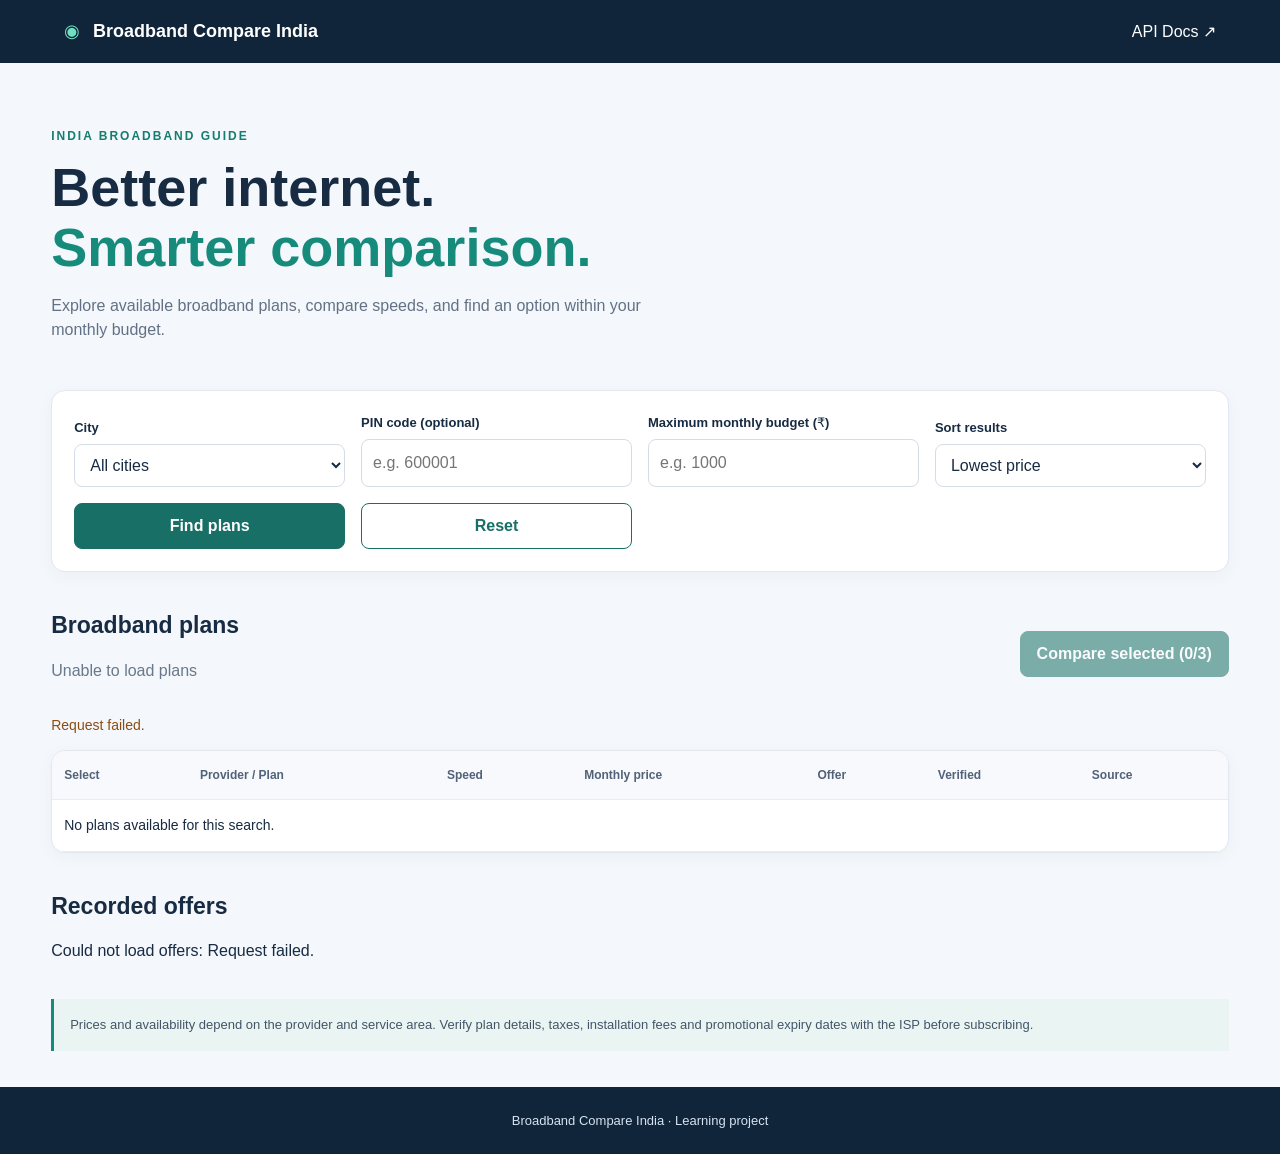
==== templates/index.html @ 28ce15e0 "Stage 4: build broadband comparison website" ====
<!DOCTYPE html>
<html lang="en">
<head>
    <meta charset="UTF-8">
    <meta name="viewport" content="width=device-width, initial-scale=1.0">
    <title>{{ title }}</title>
    <link rel="stylesheet" href="/static/style.css">
</head>
<body>
<header class="topbar">
    <div class="brand"><span>◉</span> Broadband Compare India</div>
    <a href="/docs" target="_blank">API Docs ↗</a>
</header>

<main class="container">
    <section class="hero">
        <p class="eyebrow">INDIA BROADBAND GUIDE</p>
        <h1>Better internet.<br><span>Smarter comparison.</span></h1>
        <p>Explore available broadband plans, compare speeds,
           and find an option within your monthly budget.</p>
    </section>

    <section class="filters panel">
        <div class="field">
            <label for="city">City</label>
            <select id="city">
                <option value="">All cities</option>
                <option>Chennai</option>
                <option>Coimbatore</option>
                <option>Bengaluru</option>
                <option>Hyderabad</option>
            </select>
        </div>

        <div class="field">
            <label for="pincode">PIN code (optional)</label>
            <input id="pincode" type="text" inputmode="numeric"
                   maxlength="6" placeholder="e.g. 600001">
        </div>

        <div class="field">
            <label for="budget">Maximum monthly budget (₹)</label>
            <input id="budget" type="number" min="1"
                   placeholder="e.g. 1000">
        </div>

        <div class="field">
            <label for="sort">Sort results</label>
            <select id="sort">
                <option value="price">Lowest price</option>
                <option value="speed">Highest speed</option>
            </select>
        </div>

        <button id="searchBtn" type="button">Find plans</button>
        <button id="resetBtn" class="secondary" type="button">Reset</button>
    </section>

    <section class="results-section">
        <div class="section-heading">
            <div>
                <h2>Broadband plans</h2>
                <p id="resultCount" class="muted">Loading plans...</p>
            </div>
            <button id="compareBtn" type="button" disabled>
                Compare selected (0/3)
            </button>
        </div>

        <p id="status" class="status" role="status" aria-live="polite"></p>

        <div class="table-wrap panel">
            <table>
                <thead>
                    <tr>
                        <th>Select</th>
                        <th>Provider / Plan</th>
                        <th>Speed</th>
                        <th>Monthly price</th>
                        <th>Offer</th>
                        <th>Verified</th>
                        <th>Source</th>
                    </tr>
                </thead>
                <tbody id="plansBody">
                    <tr><td colspan="7">Loading...</td></tr>
                </tbody>
            </table>
        </div>
    </section>

    <section id="comparison" class="panel comparison" hidden>
        <div class="section-heading">
            <h2>Side-by-side comparison</h2>
            <button id="clearCompare" class="secondary" type="button">
                Clear selection
            </button>
        </div>
        <div id="comparisonContent" class="comparison-grid"></div>
    </section>

    <section class="results-section">
        <div class="section-heading">
            <h2>Recorded offers</h2>
        </div>
        <div id="offersList" class="offers-grid">
            <p class="muted">Loading offers...</p>
        </div>
    </section>

    <p class="disclaimer">
        Prices and availability depend on the provider and service area.
        Verify plan details, taxes, installation fees and promotional
        expiry dates with the ISP before subscribing.
    </p>
</main>

<footer>
    Broadband Compare India · Learning project
</footer>

<script>
const plansBody = document.getElementById("plansBody");
const resultCount = document.getElementById("resultCount");
const statusBox = document.getElementById("status");
const compareBtn = document.getElementById("compareBtn");
const comparison = document.getElementById("comparison");
const comparisonContent = document.getElementById("comparisonContent");
const offersList = document.getElementById("offersList");

let currentPlans = [];
let selectedIds = new Set();

function money(value) {
    if (value === null || value === undefined || value === "") {
        return "Not published";
    }
    return "₹" + Number(value).toLocaleString("en-IN", {
        maximumFractionDigits: 2
    });
}

function dateText(value) {
    if (!value) return "Unknown";
    const date = new Date(value);
    if (Number.isNaN(date.getTime())) return "Unknown";
    return date.toLocaleString("en-IN");
}

function safeText(value) {
    return value === null || value === undefined || value === ""
        ? "Not published" : String(value);
}

async function fetchJSON(url) {
    const response = await fetch(url);
    if (!response.ok) {
        const error = await response.json().catch(() => ({}));
        throw new Error(error.detail || "Request failed.");
    }
    return response.json();
}

function buildPlansURL() {
    const params = new URLSearchParams();
    const city = document.getElementById("city").value;
    const pincode = document.getElementById("pincode").value.trim();
    const budget = document.getElementById("budget").value;

    if (city) params.set("city", city);
    if (pincode) params.set("pincode", pincode);
    if (budget) params.set("max_price", budget);

    return "/plans?" + params.toString();
}

async function loadPlans() {
    statusBox.textContent = "";
    plansBody.innerHTML = "<tr><td colspan='7'>Loading...</td></tr>";

    try {
        const data = await fetchJSON(buildPlansURL());
        currentPlans = data.plans || [];

        const sort = document.getElementById("sort").value;
        currentPlans.sort((a, b) => {
            if (sort === "speed") {
                return (b.speed_mbps ?? -1) - (a.speed_mbps ?? -1);
            }
            return (a.price ?? Infinity) - (b.price ?? Infinity);
        });

        const validIds = new Set(currentPlans.map(p => String(p.id)));
        selectedIds = new Set(
            [...selectedIds].filter(id => validIds.has(id))
        );

        renderPlans();
        renderComparison();
        resultCount.textContent = `${currentPlans.length} plan(s) found`;

        if (!currentPlans.length) {
            statusBox.textContent =
                "No matching verified plans are stored for these filters yet.";
        }
    } catch (error) {
        currentPlans = [];
        renderPlans();
        resultCount.textContent = "Unable to load plans";
        statusBox.textContent = error.message;
    }
}

function renderPlans() {
    if (!currentPlans.length) {
        plansBody.innerHTML =
            "<tr><td colspan='7'>No plans available for this search.</td></tr>";
        updateCompareButton();
        return;
    }

    plansBody.replaceChildren();

    for (const plan of currentPlans) {
        const tr = document.createElement("tr");

        const selectCell = document.createElement("td");
        const checkbox = document.createElement("input");
        checkbox.type = "checkbox";
        checkbox.checked = selectedIds.has(String(plan.id));
        checkbox.setAttribute("aria-label", "Select " + safeText(plan.plan_name));
        checkbox.addEventListener("change", () => {
            const id = String(plan.id);

            if (checkbox.checked && selectedIds.size >= 3) {
                checkbox.checked = false;
                statusBox.textContent = "You can compare up to three plans.";
                return;
            }

            if (checkbox.checked) selectedIds.add(id);
            else selectedIds.delete(id);

            renderComparison();
            updateCompareButton();
        });
        selectCell.append(checkbox);

        const providerCell = document.createElement("td");
        const provider = document.createElement("strong");
        provider.textContent = safeText(plan.provider);
        const name = document.createElement("div");
        name.className = "muted small";
        name.textContent = safeText(plan.plan_name);
        providerCell.append(provider, name);

        const speedCell = document.createElement("td");
        speedCell.textContent = plan.speed_mbps
            ? `${plan.speed_mbps} Mbps` : "Not published";

        const priceCell = document.createElement("td");
        priceCell.textContent = money(plan.price);

        const offerCell = document.createElement("td");
        offerCell.textContent = safeText(plan.offer);
        if (plan.offer_price !== null && plan.offer_price !== undefined) {
            offerCell.append(document.createElement("br"));
            const promo = document.createElement("strong");
            promo.textContent = "Offer: " + money(plan.offer_price);
            offerCell.append(promo);
        }
        if (plan.offer_expiry) {
            offerCell.append(document.createElement("br"));
            offerCell.append(
                document.createTextNode("Expires: " + safeText(plan.offer_expiry))
            );
        }

        const updatedCell = document.createElement("td");
        updatedCell.textContent = dateText(plan.last_updated);

        const sourceCell = document.createElement("td");
        const link = document.createElement("a");
        link.href = plan.source_url;
        link.target = "_blank";
        link.rel = "noopener noreferrer";
        link.textContent = "Visit ISP ↗";
        sourceCell.append(link);

        tr.append(
            selectCell, providerCell, speedCell, priceCell,
            offerCell, updatedCell, sourceCell
        );
        plansBody.append(tr);
    }

    updateCompareButton();
}

function updateCompareButton() {
    compareBtn.textContent = `Compare selected (${selectedIds.size}/3)`;
    compareBtn.disabled = selectedIds.size < 2;
}

function renderComparison() {
    const chosen = currentPlans.filter(
        plan => selectedIds.has(String(plan.id))
    );

    comparison.hidden = chosen.length < 2;
    comparisonContent.replaceChildren();

    for (const plan of chosen) {
        const card = document.createElement("article");
        card.className = "compare-card";

        const title = document.createElement("h3");
        title.textContent = safeText(plan.provider);
        const name = document.createElement("p");
        name.textContent = safeText(plan.plan_name);
        const speed = document.createElement("p");
        speed.textContent = "Speed: " +
            (plan.speed_mbps ? `${plan.speed_mbps} Mbps` : "Not published");
        const price = document.createElement("p");
        price.textContent = "Regular price: " + money(plan.price);
        const offer = document.createElement("p");
        offer.textContent = "Offer price: " + money(plan.offer_price);

        card.append(title, name, speed, price, offer);
        comparisonContent.append(card);
    }
}

async function loadOffers() {
    const city = document.getElementById("city").value;
    const params = new URLSearchParams();
    if (city) params.set("city", city);

    try {
        const data = await fetchJSON("/offers?" + params.toString());
        offersList.replaceChildren();

        if (!data.offers.length) {
            offersList.textContent = "No recorded offers for this region.";
            return;
        }

        for (const plan of data.offers) {
            const card = document.createElement("article");
            card.className = "offer-card";

            const heading = document.createElement("h3");
            heading.textContent = safeText(plan.provider);
            const description = document.createElement("p");
            description.textContent = safeText(plan.offer);
            const price = document.createElement("p");
            price.textContent = "Regular price: " + money(plan.price);
            const updated = document.createElement("p");
            updated.className = "muted small";
            updated.textContent = "Verified: " + dateText(plan.last_updated);

            card.append(heading, description, price, updated);
            offersList.append(card);
        }
    } catch (error) {
        offersList.textContent = "Could not load offers: " + error.message;
    }
}

document.getElementById("searchBtn").addEventListener("click", () => {
    const pincode = document.getElementById("pincode").value.trim();

    if (pincode && !/^\d{6}$/.test(pincode)) {
        statusBox.textContent = "Enter a valid six-digit PIN code.";
        return;
    }

    loadPlans();
    loadOffers();
});

document.getElementById("resetBtn").addEventListener("click", () => {
    document.getElementById("city").value = "";
    document.getElementById("pincode").value = "";
    document.getElementById("budget").value = "";
    document.getElementById("sort").value = "price";
    selectedIds.clear();
    loadPlans();
    loadOffers();
});

document.getElementById("sort").addEventListener("change", loadPlans);
compareBtn.addEventListener("click", () => {
    comparison.hidden = false;
    comparison.scrollIntoView({ behavior: "smooth", block: "start" });
});
document.getElementById("clearCompare").addEventListener("click", () => {
    selectedIds.clear();
    renderPlans();
    renderComparison();
});

loadPlans();
loadOffers();
</script>
</body>
</html>
---- static/style.css ----
:root {
    font-family: Arial, Helvetica, sans-serif;
    color: #172b42;
    background: #f4f7fb;
    font-synthesis: none;
}

* {
    box-sizing: border-box;
}

body {
    margin: 0;
    line-height: 1.5;
}

.topbar {
    display: flex;
    align-items: center;
    justify-content: space-between;
    gap: 16px;
    padding: 18px max(5%, calc((100% - 1200px) / 2));
    background: #10243a;
    color: white;
}

.brand {
    font-size: 18px;
    font-weight: 700;
}

.brand span {
    margin-right: 8px;
    color: #70dfc0;
}

.topbar a {
    color: white;
    text-decoration: none;
}

.container {
    width: min(1200px, 92%);
    margin: 0 auto;
}

.hero {
    padding: 52px 0 32px;
}

.eyebrow {
    color: #147d70;
    font-size: 12px;
    font-weight: 700;
    letter-spacing: 2px;
}

.hero h1 {
    margin: 8px 0 12px;
    font-size: clamp(32px, 5vw, 54px);
    line-height: 1.12;
}

.hero h1 span {
    color: #168b7b;
}

.hero > p:last-child {
    max-width: 600px;
    color: #627185;
}

.panel {
    padding: 22px;
    background: white;
    border: 1px solid #e2e8f0;
    border-radius: 14px;
    box-shadow: 0 4px 18px rgba(20, 40, 70, 0.04);
}

.filters {
    display: grid;
    grid-template-columns: repeat(4, minmax(0, 1fr));
    gap: 16px;
    align-items: end;
}

.field {
    display: flex;
    flex-direction: column;
    gap: 7px;
}

.field label {
    font-size: 13px;
    font-weight: 700;
}

input,
select,
button {
    font: inherit;
}

.field input,
.field select {
    width: 100%;
    min-width: 0;
    padding: 11px;
    border: 1px solid #d4dce7;
    border-radius: 8px;
    background: white;
    color: #172b42;
}

button {
    min-height: 42px;
    padding: 10px 16px;
    border: 1px solid #176f66;
    border-radius: 8px;
    background: #176f66;
    color: white;
    cursor: pointer;
    font-weight: 700;
}

button:hover {
    background: #10584f;
}

button:disabled {
    cursor: not-allowed;
    opacity: 0.55;
}

button.secondary {
    background: white;
    color: #176f66;
}

.results-section {
    margin-top: 36px;
}

.section-heading {
    display: flex;
    align-items: center;
    justify-content: space-between;
    gap: 16px;
    margin-bottom: 16px;
}

.section-heading h2 {
    margin: 0;
    font-size: 23px;
}

.muted {
    color: #69788b;
}

.small {
    font-size: 12px;
}

.status {
    color: #8b4d13;
    font-size: 14px;
}

.table-wrap {
    overflow-x: auto;
    padding: 0;
}

table {
    width: 100%;
    border-collapse: collapse;
    text-align: left;
    font-size: 14px;
}

th,
td {
    padding: 15px 12px;
    border-bottom: 1px solid #e8edf3;
    vertical-align: top;
}

th {
    background: #f7f9fc;
    color: #526278;
    font-size: 12px;
    white-space: nowrap;
}

tbody tr:hover {
    background: #f9fbfd;
}

td a {
    color: #087b70;
    font-weight: 700;
    white-space: nowrap;
}

td input[type="checkbox"] {
    width: 17px;
    height: 17px;
    accent-color: #176f66;
}

.comparison {
    margin-top: 24px;
}

.comparison-grid,
.offers-grid {
    display: grid;
    grid-template-columns: repeat(3, minmax(0, 1fr));
    gap: 16px;
}

.compare-card,
.offer-card {
    padding: 18px;
    border: 1px solid #e2e8f0;
    border-radius: 10px;
    overflow-wrap: anywhere;
}

.compare-card h3,
.offer-card h3 {
    margin-top: 0;
}

.disclaimer {
    margin: 36px 0;
    padding: 16px;
    border-left: 3px solid #168b7b;
    background: #eaf5f3;
    color: #425568;
    font-size: 13px;
}

footer {
    padding: 24px;
    background: #10243a;
    color: #d5e3f0;
    text-align: center;
    font-size: 13px;
}

@media (max-width: 900px) {
    .filters {
        grid-template-columns: repeat(2, minmax(0, 1fr));
    }

    .comparison-grid,
    .offers-grid {
        grid-template-columns: repeat(2, minmax(0, 1fr));
    }
}

@media (max-width: 560px) {
    .topbar {
        align-items: flex-start;
        flex-direction: column;
    }

    .hero {
        padding-top: 32px;
    }

    .filters {
        grid-template-columns: 1fr;
        padding: 16px;
    }

    .section-heading {
        align-items: flex-start;
        flex-direction: column;
    }

    .comparison-grid,
    .offers-grid {
        grid-template-columns: 1fr;
    }

    .panel {
        padding: 16px;
    }

    .table-wrap {
        padding: 0;
    }
}
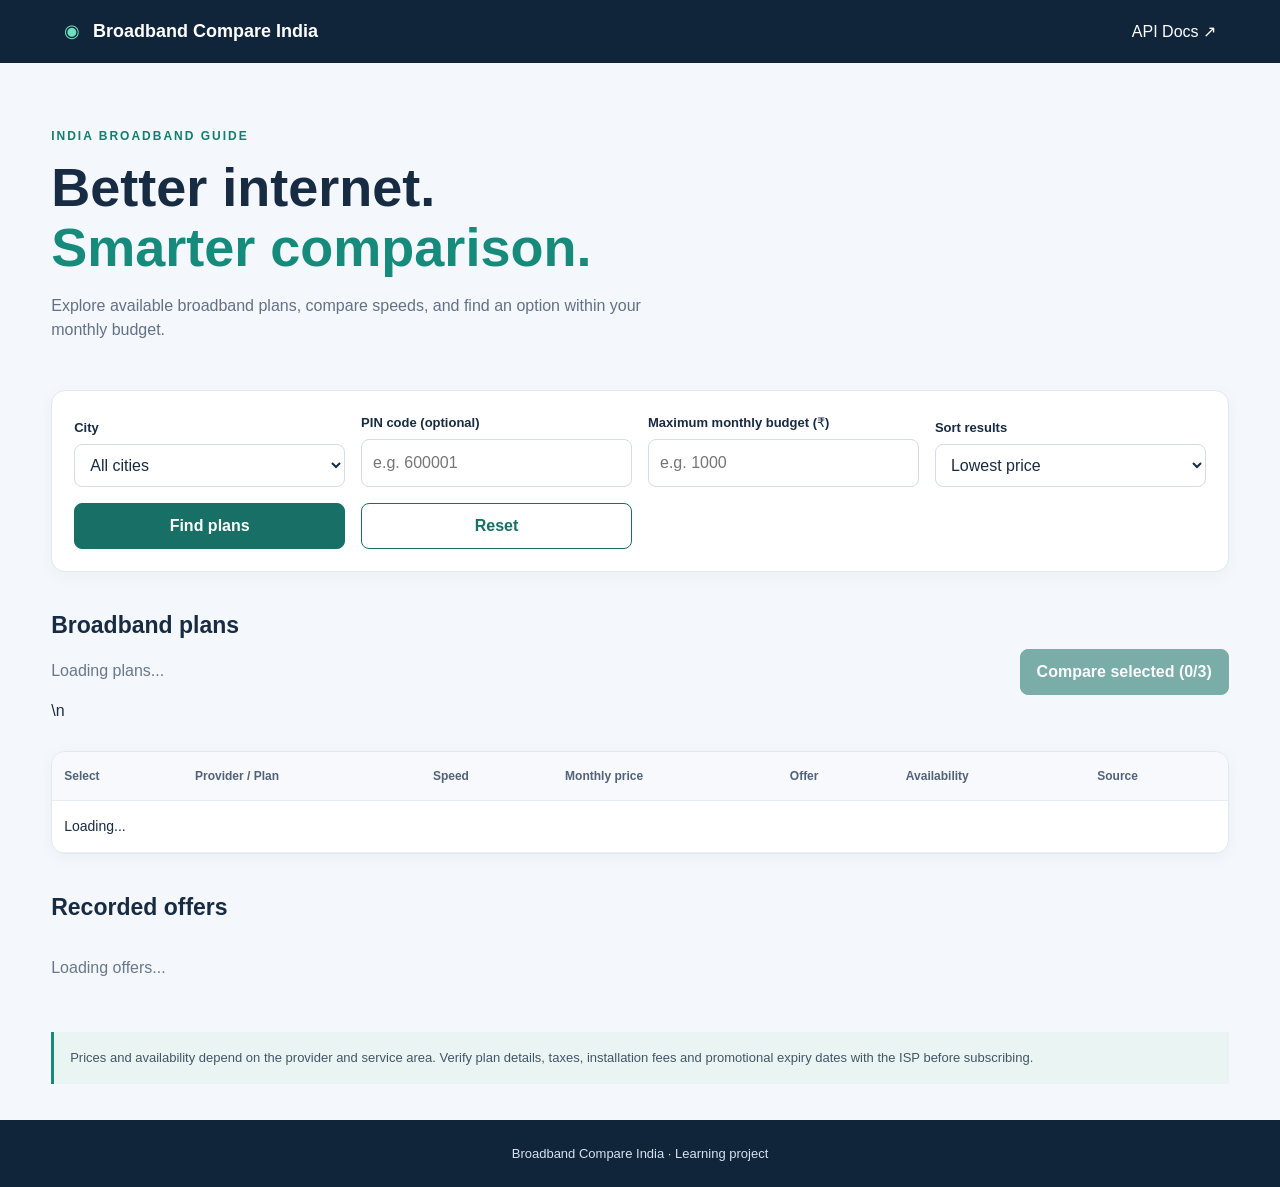
==== commit 8487a8fb: "Stage 20: separate nationwide catalogue from verified regional plans" ====
--- a/templates/index.html
+++ b/templates/index.html
@@ -61,7 +61,7 @@
         <div class="section-heading">
             <div>
                 <h2>Broadband plans</h2>
-                <p id="resultCount" class="muted">Loading plans...</p>
+                <p id="resultCount" class="muted">Loading plans...</p>\n                <p id="catalogueNote" class="muted small"></p>
             </div>
             <button id="compareBtn" type="button" disabled>
                 Compare selected (0/3)
@@ -79,7 +79,7 @@
                         <th>Speed</th>
                         <th>Monthly price</th>
                         <th>Offer</th>
-                        <th>Verified</th>
+                        <th>Availability</th>
                         <th>Source</th>
                     </tr>
                 </thead>
@@ -127,7 +127,7 @@
 const compareBtn = document.getElementById("compareBtn");
 const comparison = document.getElementById("comparison");
 const comparisonContent = document.getElementById("comparisonContent");
-const offersList = document.getElementById("offersList");
+const offersList = document.getElementById("offersList");\nconst catalogueNote = document.getElementById("catalogueNote");
 
 let currentPlans = [];
 let selectedIds = new Set();
@@ -181,7 +181,7 @@
 
     try {
         const data = await fetchJSON(buildPlansURL());
-        currentPlans = data.plans || [];
+        currentPlans = data.plans || [];\n        catalogueNote.textContent = data.availability_note || "";
 
         const sort = document.getElementById("sort").value;
         currentPlans.sort((a, b) => {
@@ -201,9 +201,18 @@
         resultCount.textContent = `${currentPlans.length} plan(s) found`;
 
         if (!currentPlans.length) {
-            statusBox.textContent =
-                "No matching verified plans are stored for these filters yet.";
-        }
+    const city = document.getElementById("city").value;
+    const pincode = document.getElementById("pincode").value.trim();
+
+    if (city || pincode) {
+        statusBox.textContent =
+            "No plans match this region. Regional availability may not " +
+            "have been verified yet. Try another region or clear the filters.";
+    } else {
+        statusBox.textContent =
+            "No plans are currently stored. Check the scraper and database.";
+    }
+}
     } catch (error) {
         currentPlans = [];
         renderPlans();
@@ -278,7 +287,24 @@
         }
 
         const updatedCell = document.createElement("td");
-        updatedCell.textContent = dateText(plan.last_updated);
+        const availability = document.createElement("strong");
+        availability.textContent = Number(plan.availability_verified) === 1
+            ? "Verified for region"
+            : "Regional availability unverified";
+        updatedCell.append(availability);
+        if (Number(plan.availability_verified) === 1) {
+            const regionText = document.createElement("div");
+            regionText.className = "muted small";
+            regionText.textContent = [plan.city, plan.pincode]
+                .filter(Boolean).join(" · ");
+            updatedCell.append(regionText);
+            if (plan.availability_checked_at) {
+                const checked = document.createElement("div");
+                checked.className = "muted small";
+                checked.textContent = "Checked: " + dateText(plan.availability_checked_at);
+                updatedCell.append(checked);
+            }
+        }
 
         const sourceCell = document.createElement("td");
         const link = document.createElement("a");
@@ -326,8 +352,12 @@
         price.textContent = "Regular price: " + money(plan.price);
         const offer = document.createElement("p");
         offer.textContent = "Offer price: " + money(plan.offer_price);
-
-        card.append(title, name, speed, price, offer);
+        const availability = document.createElement("p");
+        availability.textContent = Number(plan.availability_verified) === 1
+            ? "Regional availability verified"
+            : "Regional availability not verified";
+
+        card.append(title, name, speed, price, offer, availability);
         comparisonContent.append(card);
     }
 }
@@ -358,7 +388,9 @@
             price.textContent = "Regular price: " + money(plan.price);
             const updated = document.createElement("p");
             updated.className = "muted small";
-            updated.textContent = "Verified: " + dateText(plan.last_updated);
+            updated.textContent = Number(plan.availability_verified) === 1
+                ? "Regional availability verified"
+                : "Regional availability unverified";
 
             card.append(heading, description, price, updated);
             offersList.append(card);
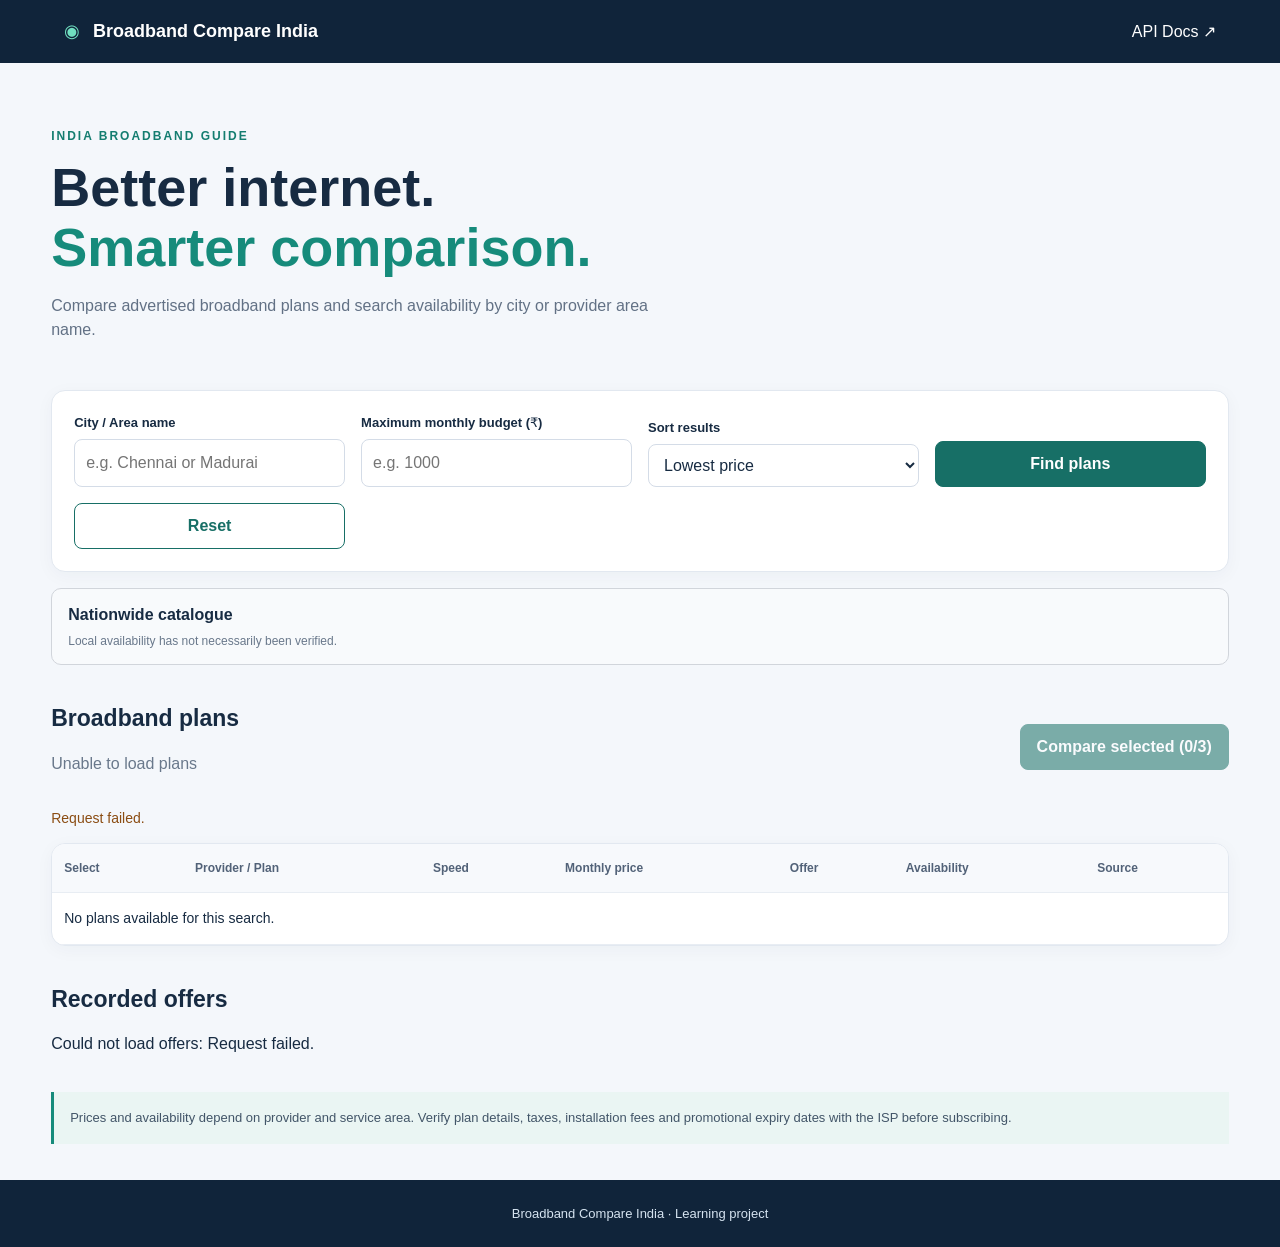
==== commit 06806242: "Stage 33: clarify regional availability in UI" ====
--- a/templates/index.html
+++ b/templates/index.html
@@ -1,440 +1,69 @@
+<!DOCTYPE html>
+<html lang="en"><head><meta charset="UTF-8"><meta name="viewport" content="width=device-width, initial-scale=1.0">
+<title>{{ title }}</title><link rel="stylesheet" href="/static/style.css"></head><body>
+<header class="topbar"><div class="brand"><span>◉</span> Broadband Compare India</div><a href="/docs" target="_blank" rel="noopener noreferrer">API Docs ↗</a></header>
+<main class="container">
+<section class="hero"><p class="eyebrow">INDIA BROADBAND GUIDE</p><h1>Better internet.<br><span>Smarter comparison.</span></h1>
+<p>Compare advertised broadband plans and search availability by city or provider area name.</p></section>
+<section class="filters panel">
+<div class="field"><label for="place">City / Area name</label><input id="place" type="text" placeholder="e.g. Chennai or Madurai" autocomplete="off"></div>
+<div class="field"><label for="budget">Maximum monthly budget (₹)</label><input id="budget" type="number" min="1" placeholder="e.g. 1000"></div>
+<div class="field"><label for="sort">Sort results</label><select id="sort"><option value="price">Lowest price</option><option value="speed">Highest speed</option></select></div>
+<button id="searchBtn" type="button">Find plans</button><button id="resetBtn" class="secondary" type="button">Reset</button></section>
+<div id="availabilityBanner" class="availability-banner" role="status">
+  <strong id="availabilityMode">Nationwide catalogue</strong>
+  <p id="catalogueNote" class="muted small">
+    Local availability has not necessarily been verified.
+  </p>
+</div>
+<section class="results-section"><div class="section-heading"><div><h2>Broadband plans</h2><p id="resultCount" class="muted">Loading plans...</p></div><button id="compareBtn" type="button" disabled>Compare selected (0/3)</button></div>
+<p id="status" class="status" role="status" aria-live="polite"></p><div class="table-wrap panel"><table><thead><tr><th>Select</th><th>Provider / Plan</th><th>Speed</th><th>Monthly price</th><th>Offer</th><th>Availability</th><th>Source</th></tr></thead>
+<tbody id="plansBody"><tr><td colspan="7">Loading...</td></tr></tbody></table></div></section>
+<section id="comparison" class="panel comparison" hidden><div class="section-heading"><h2>Side-by-side comparison</h2><button id="clearCompare" class="secondary" type="button">Clear selection</button></div><div id="comparisonContent" class="comparison-grid"></div></section>
+<section class="results-section"><div class="section-heading"><h2>Recorded offers</h2></div><div id="offersList" class="offers-grid"><p class="muted">Loading offers...</p></div></section>
+<p class="disclaimer">Prices and availability depend on provider and service area. Verify plan details, taxes, installation fees and promotional expiry dates with the ISP before subscribing.</p></main>
+<footer>Broadband Compare India · Learning project</footer>
+<script>
+const $=id=>document.getElementById(id),
+  plansBody=$("plansBody"),
+  statusBox=$("status"),
+  resultCount=$("resultCount"),
+  offersList=$("offersList"),
+  compareBtn=$("compareBtn"),
+  comparison=$("comparison"),
+  comparisonContent=$("comparisonContent"),
+  catalogueNote=$("catalogueNote"),
+  availabilityMode=$("availabilityMode"),
+  availabilityBanner=$("availabilityBanner");
+let currentPlans=[], selectedIds=new Set();
+function safe(v){return v===null||v===undefined||v===""?"Not published":String(v)}
+function money(v){return v===null||v===undefined||v===""?"Not published":"₹"+Number(v).toLocaleString("en-IN",{maximumFractionDigits:2})}
+function dateText(v){if(!v)return "Unknown";const d=new Date(v);return Number.isNaN(d.getTime())?"Unknown":d.toLocaleString("en-IN")}
+async function fetchJSON(url){const r=await fetch(url);if(!r.ok){const e=await r.json().catch(()=>({}));throw new Error(e.detail||"Request failed.")}return r.json()}
+function place(){return $("place").value.trim()}
+function plansURL(){const p=new URLSearchParams();if(place())p.set("place",place());if($("budget").value)p.set("max_price",$("budget").value);return "/plans?"+p.toString()}
+async function loadPlans(){statusBox.textContent="";plansBody.innerHTML="<tr><td colspan='7'>Loading...</td></tr>";try{const d=await fetchJSON(plansURL());currentPlans = d.plans || [];
 
-<!DOCTYPE html>
-<html lang="en">
-<head>
-    <meta charset="UTF-8">
-    <meta name="viewport" content="width=device-width, initial-scale=1.0">
-    <title>{{ title }}</title>
-    <link rel="stylesheet" href="/static/style.css">
-</head>
-<body>
-<header class="topbar">
-    <div class="brand"><span>◉</span> Broadband Compare India</div>
-    <a href="/docs" target="_blank">API Docs ↗</a>
-</header>
+const regional = d.catalogue_mode === "verified_regional_results";
 
-<main class="container">
-    <section class="hero">
-        <p class="eyebrow">INDIA BROADBAND GUIDE</p>
-        <h1>Better internet.<br><span>Smarter comparison.</span></h1>
-        <p>Explore available broadband plans, compare speeds,
-           and find an option within your monthly budget.</p>
-    </section>
+availabilityMode.textContent = regional
+  ? "Verified regional results"
+  : "Nationwide catalogue";
 
-    <section class="filters panel">
-        <div class="field">
-            <label for="city">City</label>
-            <select id="city">
-                <option value="">All cities</option>
-                <option>Chennai</option>
-                <option>Coimbatore</option>
-                <option>Bengaluru</option>
-                <option>Hyderabad</option>
-            </select>
-        </div>
+catalogueNote.textContent = d.availability_note || (
+  regional
+    ? "Only plans verified for the selected place are shown."
+    : "These advertised plans are not necessarily available in your area."
+);
 
-        <div class="field">
-            <label for="pincode">PIN code (optional)</label>
-            <input id="pincode" type="text" inputmode="numeric"
-                   maxlength="6" placeholder="e.g. 600001">
-        </div>
-
-        <div class="field">
-            <label for="budget">Maximum monthly budget (₹)</label>
-            <input id="budget" type="number" min="1"
-                   placeholder="e.g. 1000">
-        </div>
-
-        <div class="field">
-            <label for="sort">Sort results</label>
-            <select id="sort">
-                <option value="price">Lowest price</option>
-                <option value="speed">Highest speed</option>
-            </select>
-        </div>
-
-        <button id="searchBtn" type="button">Find plans</button>
-        <button id="resetBtn" class="secondary" type="button">Reset</button>
-    </section>
-
-    <section class="results-section">
-        <div class="section-heading">
-            <div>
-                <h2>Broadband plans</h2>
-                <p id="resultCount" class="muted">Loading plans...</p>\n                <p id="catalogueNote" class="muted small"></p>
-            </div>
-            <button id="compareBtn" type="button" disabled>
-                Compare selected (0/3)
-            </button>
-        </div>
-
-        <p id="status" class="status" role="status" aria-live="polite"></p>
-
-        <div class="table-wrap panel">
-            <table>
-                <thead>
-                    <tr>
-                        <th>Select</th>
-                        <th>Provider / Plan</th>
-                        <th>Speed</th>
-                        <th>Monthly price</th>
-                        <th>Offer</th>
-                        <th>Availability</th>
-                        <th>Source</th>
-                    </tr>
-                </thead>
-                <tbody id="plansBody">
-                    <tr><td colspan="7">Loading...</td></tr>
-                </tbody>
-            </table>
-        </div>
-    </section>
-
-    <section id="comparison" class="panel comparison" hidden>
-        <div class="section-heading">
-            <h2>Side-by-side comparison</h2>
-            <button id="clearCompare" class="secondary" type="button">
-                Clear selection
-            </button>
-        </div>
-        <div id="comparisonContent" class="comparison-grid"></div>
-    </section>
-
-    <section class="results-section">
-        <div class="section-heading">
-            <h2>Recorded offers</h2>
-        </div>
-        <div id="offersList" class="offers-grid">
-            <p class="muted">Loading offers...</p>
-        </div>
-    </section>
-
-    <p class="disclaimer">
-        Prices and availability depend on the provider and service area.
-        Verify plan details, taxes, installation fees and promotional
-        expiry dates with the ISP before subscribing.
-    </p>
-</main>
-
-<footer>
-    Broadband Compare India · Learning project
-</footer>
-
-<script>
-const plansBody = document.getElementById("plansBody");
-const resultCount = document.getElementById("resultCount");
-const statusBox = document.getElementById("status");
-const compareBtn = document.getElementById("compareBtn");
-const comparison = document.getElementById("comparison");
-const comparisonContent = document.getElementById("comparisonContent");
-const offersList = document.getElementById("offersList");\nconst catalogueNote = document.getElementById("catalogueNote");
-
-let currentPlans = [];
-let selectedIds = new Set();
-
-function money(value) {
-    if (value === null || value === undefined || value === "") {
-        return "Not published";
-    }
-    return "₹" + Number(value).toLocaleString("en-IN", {
-        maximumFractionDigits: 2
-    });
-}
-
-function dateText(value) {
-    if (!value) return "Unknown";
-    const date = new Date(value);
-    if (Number.isNaN(date.getTime())) return "Unknown";
-    return date.toLocaleString("en-IN");
-}
-
-function safeText(value) {
-    return value === null || value === undefined || value === ""
-        ? "Not published" : String(value);
-}
-
-async function fetchJSON(url) {
-    const response = await fetch(url);
-    if (!response.ok) {
-        const error = await response.json().catch(() => ({}));
-        throw new Error(error.detail || "Request failed.");
-    }
-    return response.json();
-}
-
-function buildPlansURL() {
-    const params = new URLSearchParams();
-    const city = document.getElementById("city").value;
-    const pincode = document.getElementById("pincode").value.trim();
-    const budget = document.getElementById("budget").value;
-
-    if (city) params.set("city", city);
-    if (pincode) params.set("pincode", pincode);
-    if (budget) params.set("max_price", budget);
-
-    return "/plans?" + params.toString();
-}
-
-async function loadPlans() {
-    statusBox.textContent = "";
-    plansBody.innerHTML = "<tr><td colspan='7'>Loading...</td></tr>";
-
-    try {
-        const data = await fetchJSON(buildPlansURL());
-        currentPlans = data.plans || [];\n        catalogueNote.textContent = data.availability_note || "";
-
-        const sort = document.getElementById("sort").value;
-        currentPlans.sort((a, b) => {
-            if (sort === "speed") {
-                return (b.speed_mbps ?? -1) - (a.speed_mbps ?? -1);
-            }
-            return (a.price ?? Infinity) - (b.price ?? Infinity);
-        });
-
-        const validIds = new Set(currentPlans.map(p => String(p.id)));
-        selectedIds = new Set(
-            [...selectedIds].filter(id => validIds.has(id))
-        );
-
-        renderPlans();
-        renderComparison();
-        resultCount.textContent = `${currentPlans.length} plan(s) found`;
-
-        if (!currentPlans.length) {
-    const city = document.getElementById("city").value;
-    const pincode = document.getElementById("pincode").value.trim();
-
-    if (city || pincode) {
-        statusBox.textContent =
-            "No plans match this region. Regional availability may not " +
-            "have been verified yet. Try another region or clear the filters.";
-    } else {
-        statusBox.textContent =
-            "No plans are currently stored. Check the scraper and database.";
-    }
-}
-    } catch (error) {
-        currentPlans = [];
-        renderPlans();
-        resultCount.textContent = "Unable to load plans";
-        statusBox.textContent = error.message;
-    }
-}
-
-function renderPlans() {
-    if (!currentPlans.length) {
-        plansBody.innerHTML =
-            "<tr><td colspan='7'>No plans available for this search.</td></tr>";
-        updateCompareButton();
-        return;
-    }
-
-    plansBody.replaceChildren();
-
-    for (const plan of currentPlans) {
-        const tr = document.createElement("tr");
-
-        const selectCell = document.createElement("td");
-        const checkbox = document.createElement("input");
-        checkbox.type = "checkbox";
-        checkbox.checked = selectedIds.has(String(plan.id));
-        checkbox.setAttribute("aria-label", "Select " + safeText(plan.plan_name));
-        checkbox.addEventListener("change", () => {
-            const id = String(plan.id);
-
-            if (checkbox.checked && selectedIds.size >= 3) {
-                checkbox.checked = false;
-                statusBox.textContent = "You can compare up to three plans.";
-                return;
-            }
-
-            if (checkbox.checked) selectedIds.add(id);
-            else selectedIds.delete(id);
-
-            renderComparison();
-            updateCompareButton();
-        });
-        selectCell.append(checkbox);
-
-        const providerCell = document.createElement("td");
-        const provider = document.createElement("strong");
-        provider.textContent = safeText(plan.provider);
-        const name = document.createElement("div");
-        name.className = "muted small";
-        name.textContent = safeText(plan.plan_name);
-        providerCell.append(provider, name);
-
-        const speedCell = document.createElement("td");
-        speedCell.textContent = plan.speed_mbps
-            ? `${plan.speed_mbps} Mbps` : "Not published";
-
-        const priceCell = document.createElement("td");
-        priceCell.textContent = money(plan.price);
-
-        const offerCell = document.createElement("td");
-        offerCell.textContent = safeText(plan.offer);
-        if (plan.offer_price !== null && plan.offer_price !== undefined) {
-            offerCell.append(document.createElement("br"));
-            const promo = document.createElement("strong");
-            promo.textContent = "Offer: " + money(plan.offer_price);
-            offerCell.append(promo);
-        }
-        if (plan.offer_expiry) {
-            offerCell.append(document.createElement("br"));
-            offerCell.append(
-                document.createTextNode("Expires: " + safeText(plan.offer_expiry))
-            );
-        }
-
-        const updatedCell = document.createElement("td");
-        const availability = document.createElement("strong");
-        availability.textContent = Number(plan.availability_verified) === 1
-            ? "Verified for region"
-            : "Regional availability unverified";
-        updatedCell.append(availability);
-        if (Number(plan.availability_verified) === 1) {
-            const regionText = document.createElement("div");
-            regionText.className = "muted small";
-            regionText.textContent = [plan.city, plan.pincode]
-                .filter(Boolean).join(" · ");
-            updatedCell.append(regionText);
-            if (plan.availability_checked_at) {
-                const checked = document.createElement("div");
-                checked.className = "muted small";
-                checked.textContent = "Checked: " + dateText(plan.availability_checked_at);
-                updatedCell.append(checked);
-            }
-        }
-
-        const sourceCell = document.createElement("td");
-        const link = document.createElement("a");
-        link.href = plan.source_url;
-        link.target = "_blank";
-        link.rel = "noopener noreferrer";
-        link.textContent = "Visit ISP ↗";
-        sourceCell.append(link);
-
-        tr.append(
-            selectCell, providerCell, speedCell, priceCell,
-            offerCell, updatedCell, sourceCell
-        );
-        plansBody.append(tr);
-    }
-
-    updateCompareButton();
-}
-
-function updateCompareButton() {
-    compareBtn.textContent = `Compare selected (${selectedIds.size}/3)`;
-    compareBtn.disabled = selectedIds.size < 2;
-}
-
-function renderComparison() {
-    const chosen = currentPlans.filter(
-        plan => selectedIds.has(String(plan.id))
-    );
-
-    comparison.hidden = chosen.length < 2;
-    comparisonContent.replaceChildren();
-
-    for (const plan of chosen) {
-        const card = document.createElement("article");
-        card.className = "compare-card";
-
-        const title = document.createElement("h3");
-        title.textContent = safeText(plan.provider);
-        const name = document.createElement("p");
-        name.textContent = safeText(plan.plan_name);
-        const speed = document.createElement("p");
-        speed.textContent = "Speed: " +
-            (plan.speed_mbps ? `${plan.speed_mbps} Mbps` : "Not published");
-        const price = document.createElement("p");
-        price.textContent = "Regular price: " + money(plan.price);
-        const offer = document.createElement("p");
-        offer.textContent = "Offer price: " + money(plan.offer_price);
-        const availability = document.createElement("p");
-        availability.textContent = Number(plan.availability_verified) === 1
-            ? "Regional availability verified"
-            : "Regional availability not verified";
-
-        card.append(title, name, speed, price, offer, availability);
-        comparisonContent.append(card);
-    }
-}
-
-async function loadOffers() {
-    const city = document.getElementById("city").value;
-    const params = new URLSearchParams();
-    if (city) params.set("city", city);
-
-    try {
-        const data = await fetchJSON("/offers?" + params.toString());
-        offersList.replaceChildren();
-
-        if (!data.offers.length) {
-            offersList.textContent = "No recorded offers for this region.";
-            return;
-        }
-
-        for (const plan of data.offers) {
-            const card = document.createElement("article");
-            card.className = "offer-card";
-
-            const heading = document.createElement("h3");
-            heading.textContent = safeText(plan.provider);
-            const description = document.createElement("p");
-            description.textContent = safeText(plan.offer);
-            const price = document.createElement("p");
-            price.textContent = "Regular price: " + money(plan.price);
-            const updated = document.createElement("p");
-            updated.className = "muted small";
-            updated.textContent = Number(plan.availability_verified) === 1
-                ? "Regional availability verified"
-                : "Regional availability unverified";
-
-            card.append(heading, description, price, updated);
-            offersList.append(card);
-        }
-    } catch (error) {
-        offersList.textContent = "Could not load offers: " + error.message;
-    }
-}
-
-document.getElementById("searchBtn").addEventListener("click", () => {
-    const pincode = document.getElementById("pincode").value.trim();
-
-    if (pincode && !/^\d{6}$/.test(pincode)) {
-        statusBox.textContent = "Enter a valid six-digit PIN code.";
-        return;
-    }
-
-    loadPlans();
-    loadOffers();
-});
-
-document.getElementById("resetBtn").addEventListener("click", () => {
-    document.getElementById("city").value = "";
-    document.getElementById("pincode").value = "";
-    document.getElementById("budget").value = "";
-    document.getElementById("sort").value = "price";
-    selectedIds.clear();
-    loadPlans();
-    loadOffers();
-});
-
-document.getElementById("sort").addEventListener("change", loadPlans);
-compareBtn.addEventListener("click", () => {
-    comparison.hidden = false;
-    comparison.scrollIntoView({ behavior: "smooth", block: "start" });
-});
-document.getElementById("clearCompare").addEventListener("click", () => {
-    selectedIds.clear();
-    renderPlans();
-    renderComparison();
-});
-
-loadPlans();
-loadOffers();
-</script>
-</body>
-</html>
+availabilityBanner.classList.toggle("regional-mode", regional);currentPlans.sort((a,b)=>$("sort").value==="speed"?(b.speed_mbps??-1)-(a.speed_mbps??-1):(a.price??Infinity)-(b.price??Infinity));const ids=new Set(currentPlans.map(p=>String(p.id)));selectedIds=new Set([...selectedIds].filter(i=>ids.has(i)));renderPlans();renderCompare();resultCount.textContent=`${currentPlans.length} plan(s) found`;if(!currentPlans.length)statusBox.textContent=place()?"No plans are verified for this place yet. Clear the place field to browse the nationwide catalogue.":"No plans are stored yet; check the scraper and database."}catch(e){currentPlans=[];renderPlans();resultCount.textContent="Unable to load plans";statusBox.textContent=e.message}}
+function renderPlans(){if(!currentPlans.length){plansBody.innerHTML="<tr><td colspan='7'>No plans available for this search.</td></tr>";updateCompareButton();return}plansBody.replaceChildren();for(const p of currentPlans){const tr=document.createElement("tr"),sel=document.createElement("td"),cb=document.createElement("input");cb.type="checkbox";cb.checked=selectedIds.has(String(p.id));cb.setAttribute("aria-label","Select "+safe(p.plan_name));cb.addEventListener("change",()=>{const id=String(p.id);if(cb.checked&&selectedIds.size>=3){cb.checked=false;statusBox.textContent="You can compare up to three plans.";return}cb.checked?selectedIds.add(id):selectedIds.delete(id);renderCompare();updateCompareButton()});sel.append(cb);
+const provider=document.createElement("td"),strong=document.createElement("strong"),name=document.createElement("div");strong.textContent=safe(p.provider);name.className="muted small";name.textContent=safe(p.plan_name);provider.append(strong,name);
+const speed=document.createElement("td");speed.textContent=p.speed_mbps?`${p.speed_mbps} Mbps`:"Not published";const price=document.createElement("td");price.textContent=money(p.price);const offer=document.createElement("td");offer.textContent=safe(p.offer);
+const availability=document.createElement("td");availability.textContent=Number(p.availability_verified)===1?`Verified for ${safe(p.city||p.pincode)} (${dateText(p.availability_checked_at)})`:"Regional availability unverified";
+const source=document.createElement("td"),link=document.createElement("a");link.href=p.source_url;link.target="_blank";link.rel="noopener noreferrer";link.textContent="Visit ISP ↗";source.append(link);tr.append(sel,provider,speed,price,offer,availability,source);plansBody.append(tr)}updateCompareButton()}
+function updateCompareButton(){compareBtn.textContent=`Compare selected (${selectedIds.size}/3)`;compareBtn.disabled=selectedIds.size<2}
+function renderCompare(){const chosen=currentPlans.filter(p=>selectedIds.has(String(p.id)));comparison.hidden=chosen.length<2;comparisonContent.replaceChildren();for(const p of chosen){const card=document.createElement("article");card.className="compare-card";for(const txt of [safe(p.provider),safe(p.plan_name),"Speed: "+(p.speed_mbps?`${p.speed_mbps} Mbps`:"Not published"),"Price: "+money(p.price)]){const el=document.createElement(txt===safe(p.provider)?"h3":"p");el.textContent=txt;card.append(el)}comparisonContent.append(card)}}
+async function loadOffers(){const params=new URLSearchParams();if(place())params.set("place",place());try{const d=await fetchJSON("/offers?"+params.toString());offersList.replaceChildren();if(!d.offers.length){offersList.textContent="No recorded offers for this place.";return}for(const p of d.offers){const card=document.createElement("article");card.className="offer-card";for(const txt of [safe(p.provider),safe(p.offer),"Regular price: "+money(p.price),Number(p.availability_verified)===1?`Verified for ${safe(p.city||p.pincode)}: ${dateText(p.availability_checked_at)}`:"Regional availability unverified"]){const el=document.createElement("p");el.textContent=txt;card.append(el)}offersList.append(card)}}catch(e){offersList.textContent="Could not load offers: "+e.message}}
+$("searchBtn").addEventListener("click",()=>{loadPlans();loadOffers()});$("place").addEventListener("keydown",e=>{if(e.key==="Enter"){loadPlans();loadOffers()}});$("resetBtn").addEventListener("click",()=>{$("place").value="";$("budget").value="";$("sort").value="price";selectedIds.clear();loadPlans();loadOffers()});$("sort").addEventListener("change",loadPlans);compareBtn.addEventListener("click",()=>{comparison.hidden=false;comparison.scrollIntoView({behavior:"smooth",block:"start"})});$("clearCompare").addEventListener("click",()=>{selectedIds.clear();renderPlans();renderCompare()});loadPlans();loadOffers();
+</script></body></html>
--- a/static/style.css
+++ b/static/style.css
@@ -296,3 +296,25 @@
         padding: 0;
     }
 }
+
+.availability-banner {
+    margin: 16px 0;
+    padding: 14px 16px;
+    border: 1px solid #d1d5db;
+    border-radius: 10px;
+    background: #f8fafc;
+}
+
+.availability-banner strong {
+    display: block;
+    margin-bottom: 5px;
+}
+
+.availability-banner p {
+    margin: 0;
+}
+
+.availability-banner.regional-mode {
+    border-color: #86b99a;
+    background: #f0fdf4;
+}
